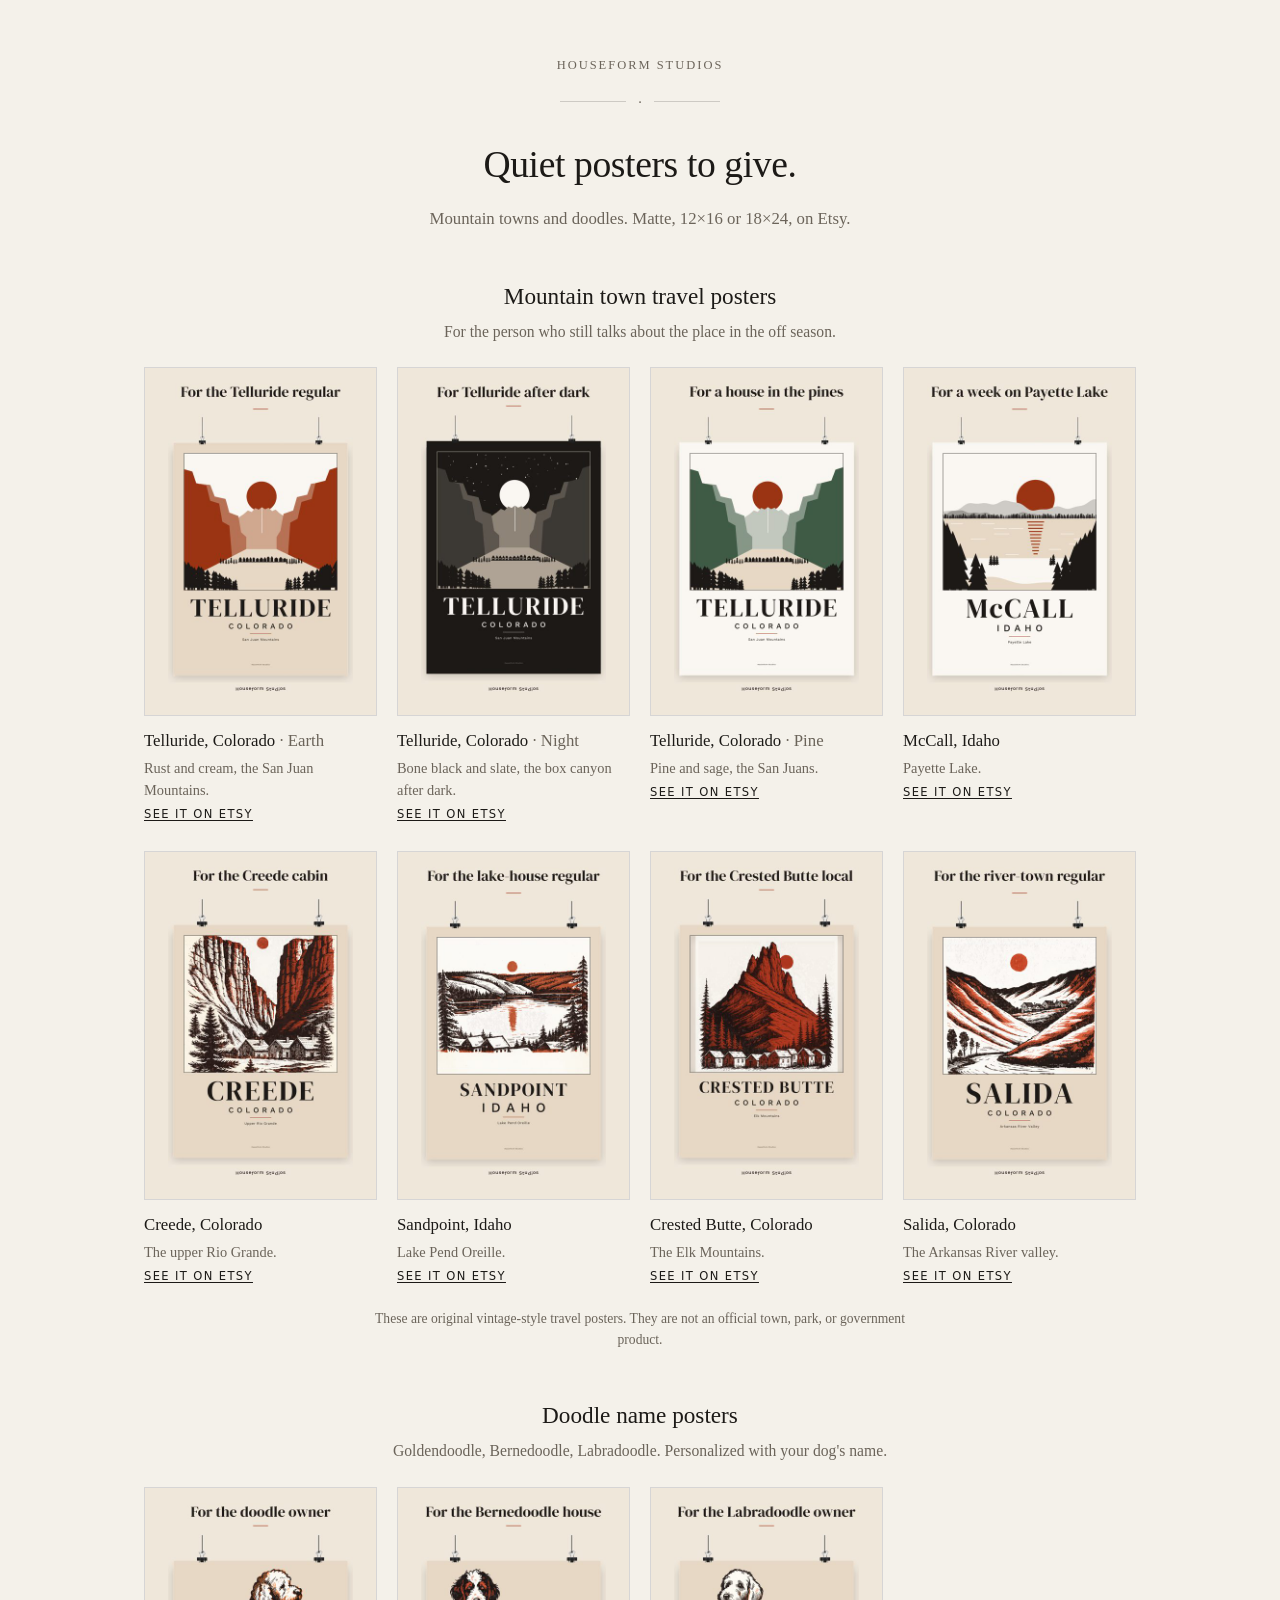
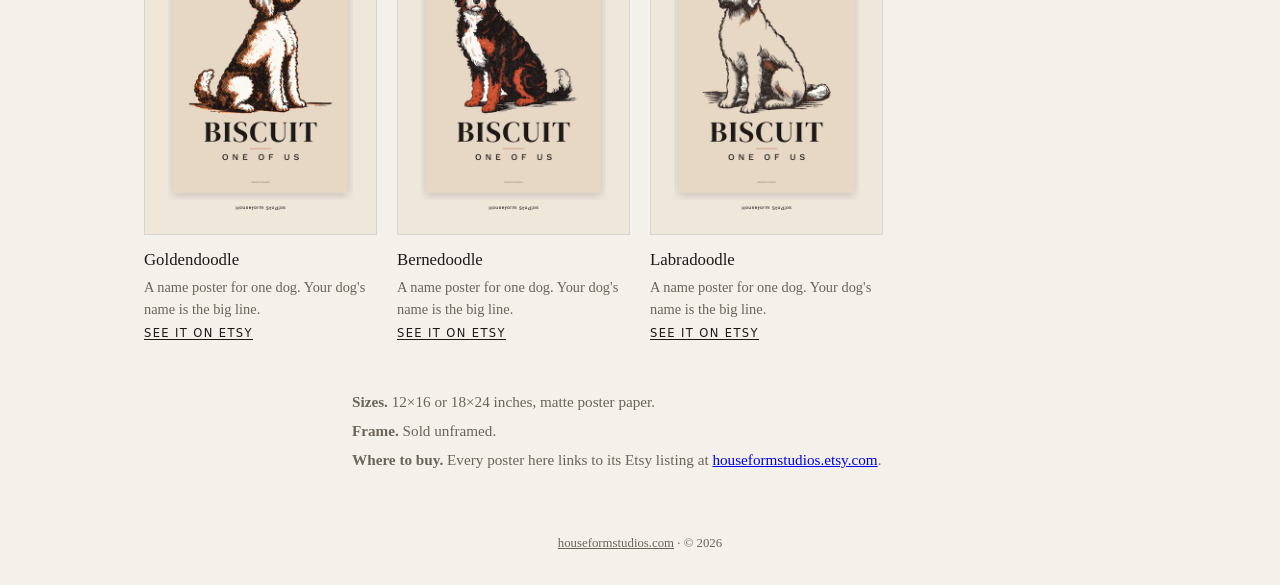
==== gifts/index.html @ 2001e7f4 "Add a gift hub page listing all 11 live Etsy posters. The page lives at /gifts/, is listed in the si" ====
<!DOCTYPE html>
<html lang="en">
<head>
<meta charset="utf-8">
<meta name="viewport" content="width=device-width, initial-scale=1">
<title>Mountain Town Poster Gifts and Doodle Name Posters | Houseform Studios</title>
<meta name="description" content="Quiet gift posters from Houseform Studios: vintage-style mountain town travel posters (Telluride, Crested Butte, Salida, Creede, McCall, Sandpoint) and personalized doodle name posters. Matte, 12x16 or 18x24.">
<meta name="robots" content="index,follow">
<link rel="canonical" href="https://houseformstudios.com/gifts/">
<meta property="og:title" content="Mountain Town Poster Gifts and Doodle Name Posters">
<meta property="og:description" content="Quiet gift posters from Houseform Studios. Matte, 12x16 or 18x24, on Etsy.">
<meta property="og:image" content="https://houseformstudios.com/gifts/img/telluride-earth.jpg">
<meta property="og:url" content="https://houseformstudios.com/gifts/">
<link rel="stylesheet" href="../styles.css">
<style>
.wide{width:min(100% - 2.5rem,62rem);margin:0 auto;padding:3.5rem 0 2rem;text-align:center}
.wide h2{font-weight:400;font-size:1.45rem;margin:3rem 0 .4rem}
.wide .sub{color:var(--muted);margin:0 0 1.5rem;font-size:.98rem}
.grid{list-style:none;margin:0;padding:0;display:grid;grid-template-columns:repeat(auto-fill,minmax(13rem,1fr));gap:1.75rem 1.25rem}
.card a{display:flex;flex-direction:column;gap:.3rem;color:var(--ink);text-decoration:none;text-align:left}
.card img{width:100%;height:auto;display:block;border:1px solid var(--line);background:#fff}
.card .t{font-size:1.05rem;margin-top:.45rem}
.card .v,.card .l{color:var(--muted)}
.card .l{font-size:.9rem}
.card .go{font-family:system-ui,-apple-system,"Helvetica Neue",Arial,sans-serif;font-size:.72rem;letter-spacing:.12em;text-transform:uppercase;text-decoration:underline;text-underline-offset:.2em}
.note{color:var(--muted);font-size:.85rem;max-width:36rem;margin:1.5rem auto 0}
.facts{max-width:36rem;margin:3rem auto 0;text-align:left;color:var(--muted);font-size:.95rem}
.facts p{margin:.4rem 0}
@media (max-width:420px){.grid{grid-template-columns:1fr 1fr;gap:1.25rem .9rem}.card .t{font-size:.95rem}}
</style>
</head>
<body>
<main class="wide">
<p class="eyebrow">Houseform Studios</p>
<div class="rule" aria-hidden="true"><span class="dot">·</span></div>
<h1>Quiet posters to give.</h1>
<p class="lede">Mountain towns and doodles. Matte, 12×16 or 18×24, on Etsy.</p>
<h2>Mountain town travel posters</h2>
<p class="sub">For the person who still talks about the place in the off season.</p>
<ul class="grid">
<li class="card"><a href="https://www.etsy.com/listing/4571631626" rel="noopener"><img src="img/telluride-earth.jpg" width="480" height="720" loading="lazy" alt="Telluride, Colorado Earth poster by Houseform Studios"><span class="t">Telluride, Colorado <span class="v">· Earth</span></span><span class="l">Rust and cream, the San Juan Mountains.</span><span class="go">See it on Etsy</span></a></li>
<li class="card"><a href="https://www.etsy.com/listing/4571615989" rel="noopener"><img src="img/telluride-night.jpg" width="480" height="720" loading="lazy" alt="Telluride, Colorado Night poster by Houseform Studios"><span class="t">Telluride, Colorado <span class="v">· Night</span></span><span class="l">Bone black and slate, the box canyon after dark.</span><span class="go">See it on Etsy</span></a></li>
<li class="card"><a href="https://www.etsy.com/listing/4571615919" rel="noopener"><img src="img/telluride-pine.jpg" width="480" height="720" loading="lazy" alt="Telluride, Colorado Pine poster by Houseform Studios"><span class="t">Telluride, Colorado <span class="v">· Pine</span></span><span class="l">Pine and sage, the San Juans.</span><span class="go">See it on Etsy</span></a></li>
<li class="card"><a href="https://www.etsy.com/listing/4613771022" rel="noopener"><img src="img/mccall.jpg" width="480" height="720" loading="lazy" alt="McCall, Idaho poster by Houseform Studios"><span class="t">McCall, Idaho</span><span class="l">Payette Lake.</span><span class="go">See it on Etsy</span></a></li>
<li class="card"><a href="https://www.etsy.com/listing/4614131584" rel="noopener"><img src="img/creede.jpg" width="480" height="720" loading="lazy" alt="Creede, Colorado poster by Houseform Studios"><span class="t">Creede, Colorado</span><span class="l">The upper Rio Grande.</span><span class="go">See it on Etsy</span></a></li>
<li class="card"><a href="https://www.etsy.com/listing/4615092746" rel="noopener"><img src="img/sandpoint.jpg" width="480" height="720" loading="lazy" alt="Sandpoint, Idaho poster by Houseform Studios"><span class="t">Sandpoint, Idaho</span><span class="l">Lake Pend Oreille.</span><span class="go">See it on Etsy</span></a></li>
<li class="card"><a href="https://www.etsy.com/listing/4615079679" rel="noopener"><img src="img/crested-butte.jpg" width="480" height="720" loading="lazy" alt="Crested Butte, Colorado poster by Houseform Studios"><span class="t">Crested Butte, Colorado</span><span class="l">The Elk Mountains.</span><span class="go">See it on Etsy</span></a></li>
<li class="card"><a href="https://www.etsy.com/listing/4615079937" rel="noopener"><img src="img/salida.jpg" width="480" height="720" loading="lazy" alt="Salida, Colorado poster by Houseform Studios"><span class="t">Salida, Colorado</span><span class="l">The Arkansas River valley.</span><span class="go">See it on Etsy</span></a></li>
</ul>
<p class="note">These are original vintage-style travel posters. They are not an official town, park, or government product.</p>
<h2>Doodle name posters</h2>
<p class="sub">Goldendoodle, Bernedoodle, Labradoodle. Personalized with your dog's name.</p>
<ul class="grid">
<li class="card"><a href="https://www.etsy.com/listing/4614104661" rel="noopener"><img src="img/goldendoodle.jpg" width="480" height="720" loading="lazy" alt="Goldendoodle poster by Houseform Studios"><span class="t">Goldendoodle</span><span class="l">A name poster for one dog. Your dog&#x27;s name is the big line.</span><span class="go">See it on Etsy</span></a></li>
<li class="card"><a href="https://www.etsy.com/listing/4615080131" rel="noopener"><img src="img/bernedoodle.jpg" width="480" height="720" loading="lazy" alt="Bernedoodle poster by Houseform Studios"><span class="t">Bernedoodle</span><span class="l">A name poster for one dog. Your dog&#x27;s name is the big line.</span><span class="go">See it on Etsy</span></a></li>
<li class="card"><a href="https://www.etsy.com/listing/4615080407" rel="noopener"><img src="img/labradoodle.jpg" width="480" height="720" loading="lazy" alt="Labradoodle poster by Houseform Studios"><span class="t">Labradoodle</span><span class="l">A name poster for one dog. Your dog&#x27;s name is the big line.</span><span class="go">See it on Etsy</span></a></li>
</ul>
<div class="facts">
<p><strong>Sizes.</strong> 12×16 or 18×24 inches, matte poster paper.</p>
<p><strong>Frame.</strong> Sold unframed.</p>
<p><strong>Where to buy.</strong> Every poster here links to its Etsy listing at <a href="https://houseformstudios.etsy.com" rel="noopener">houseformstudios.etsy.com</a>.</p>
</div>
</main>
<footer><p><a href="/" style="color:inherit">houseformstudios.com</a> · © 2026</p></footer>
</body>
</html>
---- styles.css ----
:root {
  --bg: #f4f1ea;
  --ink: #1c1a17;
  --muted: #6b645a;
  --line: rgba(28, 26, 23, 0.18);
  --max: 28rem;
}
* { box-sizing: border-box; }
html, body { height: 100%; }
body {
  margin: 0;
  min-height: 100%;
  display: flex;
  flex-direction: column;
  font-family: "Iowan Old Style", "Palatino Linotype", Palatino, Georgia, serif;
  background: var(--bg);
  color: var(--ink);
  line-height: 1.5;
}
.wrap {
  width: min(100% - 2.5rem, var(--max));
  margin: auto;
  padding: 4rem 0 3rem;
  text-align: center;
}
.eyebrow {
  margin: 0 0 1.25rem;
  letter-spacing: 0.16em;
  text-transform: uppercase;
  font-size: 0.78rem;
  color: var(--muted);
}
.rule {
  display: flex;
  align-items: center;
  gap: 0.75rem;
  color: var(--muted);
  margin: 0 auto 1.75rem;
  max-width: 10rem;
}
.rule::before, .rule::after {
  content: "";
  flex: 1;
  height: 1px;
  background: var(--line);
}
.dot { font-size: 0.9rem; line-height: 1; }
h1 {
  margin: 0 0 0.75rem;
  font-weight: 400;
  font-size: clamp(1.75rem, 5vw, 2.35rem);
  letter-spacing: -0.01em;
}
.lede {
  margin: 0;
  color: var(--muted);
  font-size: 1.05rem;
}
footer {
  padding: 1.5rem 1rem 2rem;
  text-align: center;
  color: var(--muted);
  font-size: 0.8rem;
}
footer p { margin: 0; }
.cta { margin: 1.5rem 0 0; }
.cta a {
  color: var(--ink);
  text-decoration: underline;
  text-underline-offset: 0.15em;
}
.cta a:hover { color: var(--muted); }
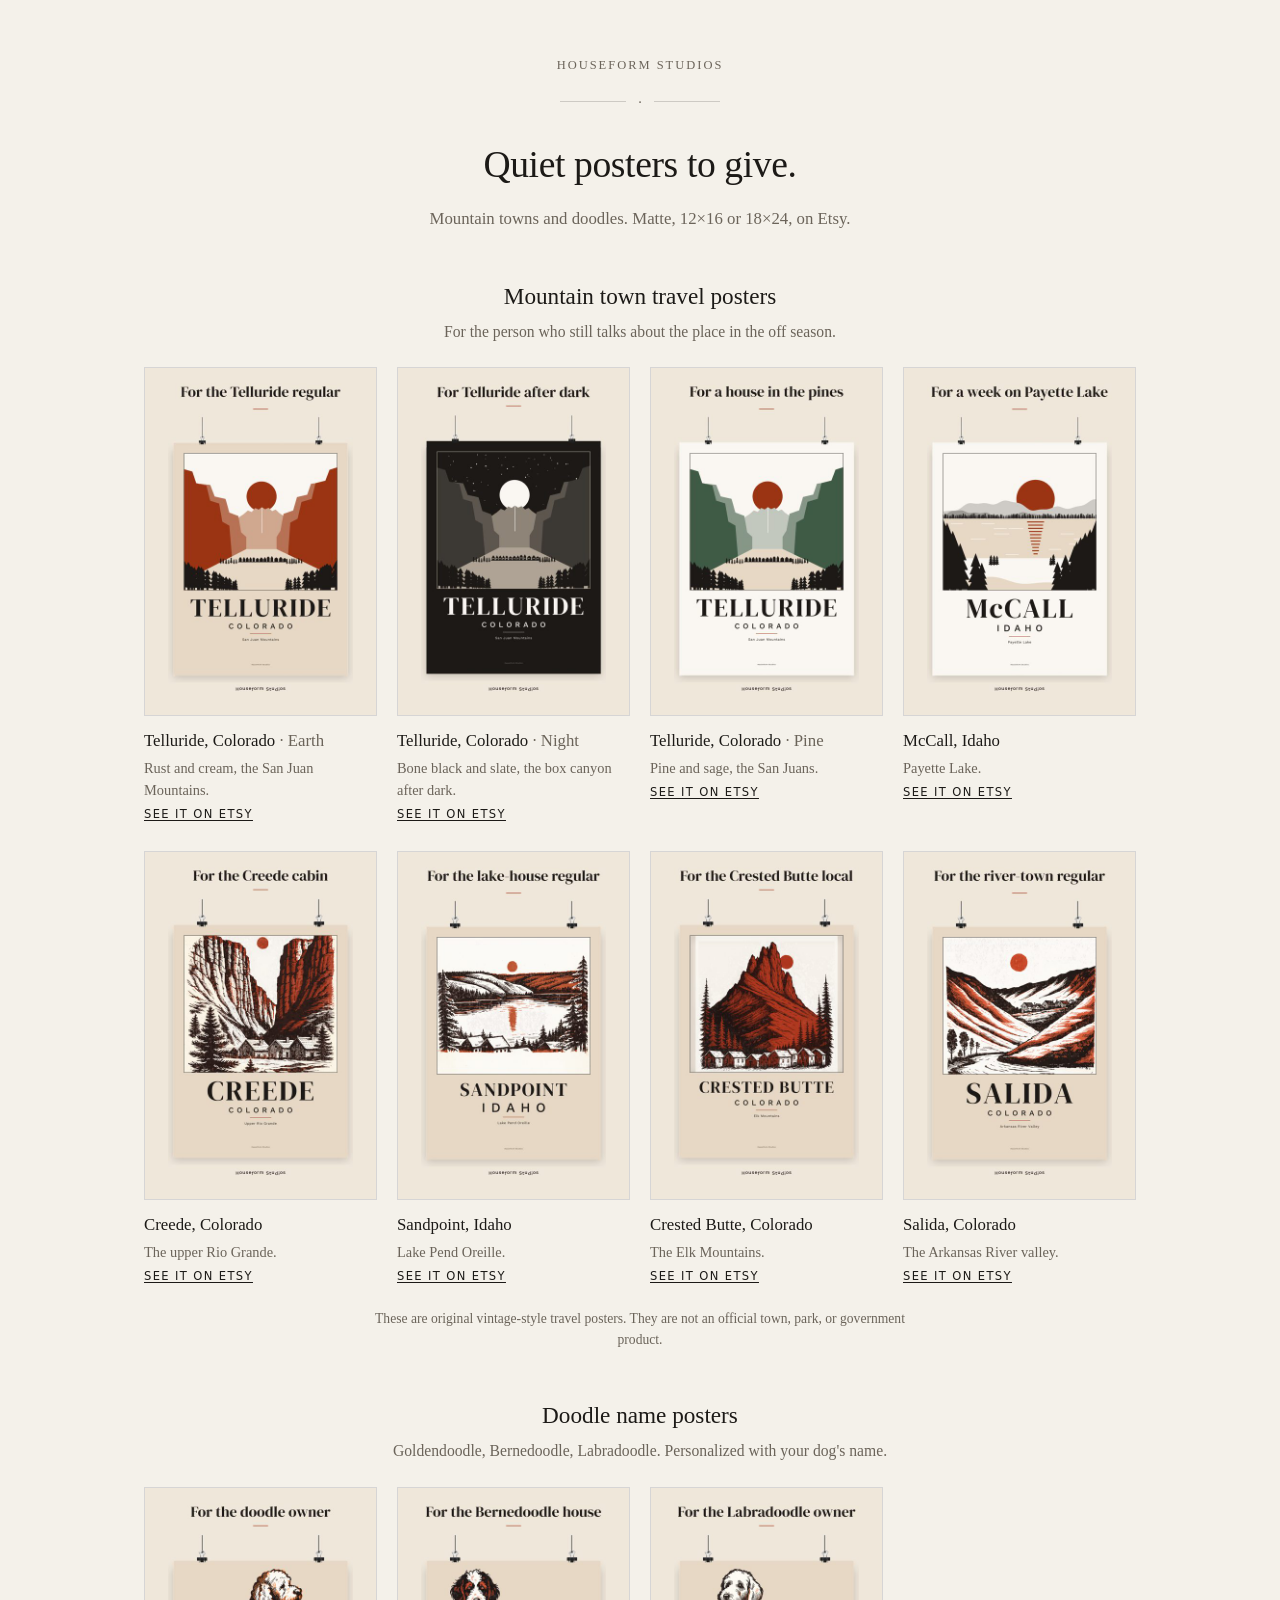
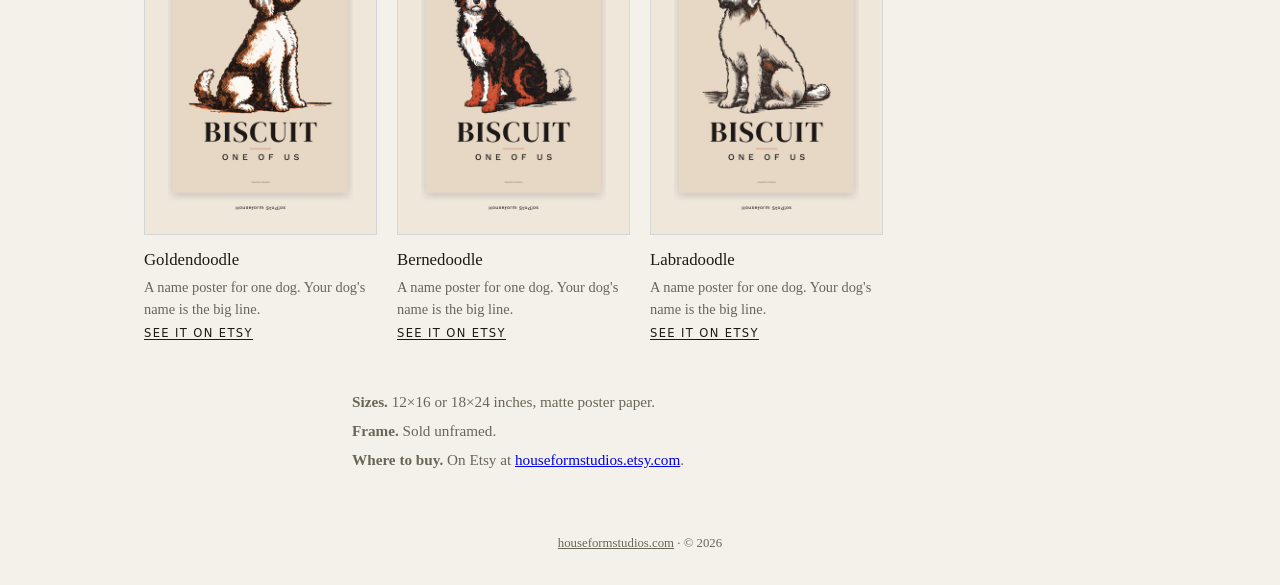
==== commit 0a880719: "Copy: shorten the Where to buy line on /gifts/. Replace a line that described the page with "Where t" ====
--- a/gifts/index.html
+++ b/gifts/index.html
@@ -58,7 +58,7 @@
 <div class="facts">
 <p><strong>Sizes.</strong> 12×16 or 18×24 inches, matte poster paper.</p>
 <p><strong>Frame.</strong> Sold unframed.</p>
-<p><strong>Where to buy.</strong> Every poster here links to its Etsy listing at <a href="https://houseformstudios.etsy.com" rel="noopener">houseformstudios.etsy.com</a>.</p>
+<p><strong>Where to buy.</strong> On Etsy at <a href="https://houseformstudios.etsy.com" rel="noopener">houseformstudios.etsy.com</a>.</p>
 </div>
 </main>
 <footer><p><a href="/" style="color:inherit">houseformstudios.com</a> · © 2026</p></footer>
--- a/styles.css
+++ b/styles.css
@@ -70,3 +70,32 @@
   text-underline-offset: 0.15em;
 }
 .cta a:hover { color: var(--muted); }
+.wrap-home { width: min(100% - 2.5rem, 40rem); }
+.home-grid {
+  list-style: none;
+  margin: 2rem 0 0;
+  padding: 0;
+  display: grid;
+  grid-template-columns: 1fr 1fr;
+  gap: 1rem 0.75rem;
+}
+@media (min-width: 640px) {
+  .home-grid { grid-template-columns: 1fr 1fr 1fr; }
+}
+.home-grid a { display: block; }
+.home-grid img {
+  width: 100%;
+  height: auto;
+  display: block;
+  border: 1px solid var(--line);
+  background: #fff;
+}
+.cta-btn { margin: 1.75rem 0 0; }
+.cta-btn a {
+  display: inline-block;
+  padding: 0.65rem 1.15rem;
+  border: 1px solid var(--ink);
+  color: var(--ink);
+  text-decoration: none;
+}
+.cta-btn a:hover { color: var(--muted); border-color: var(--muted); }
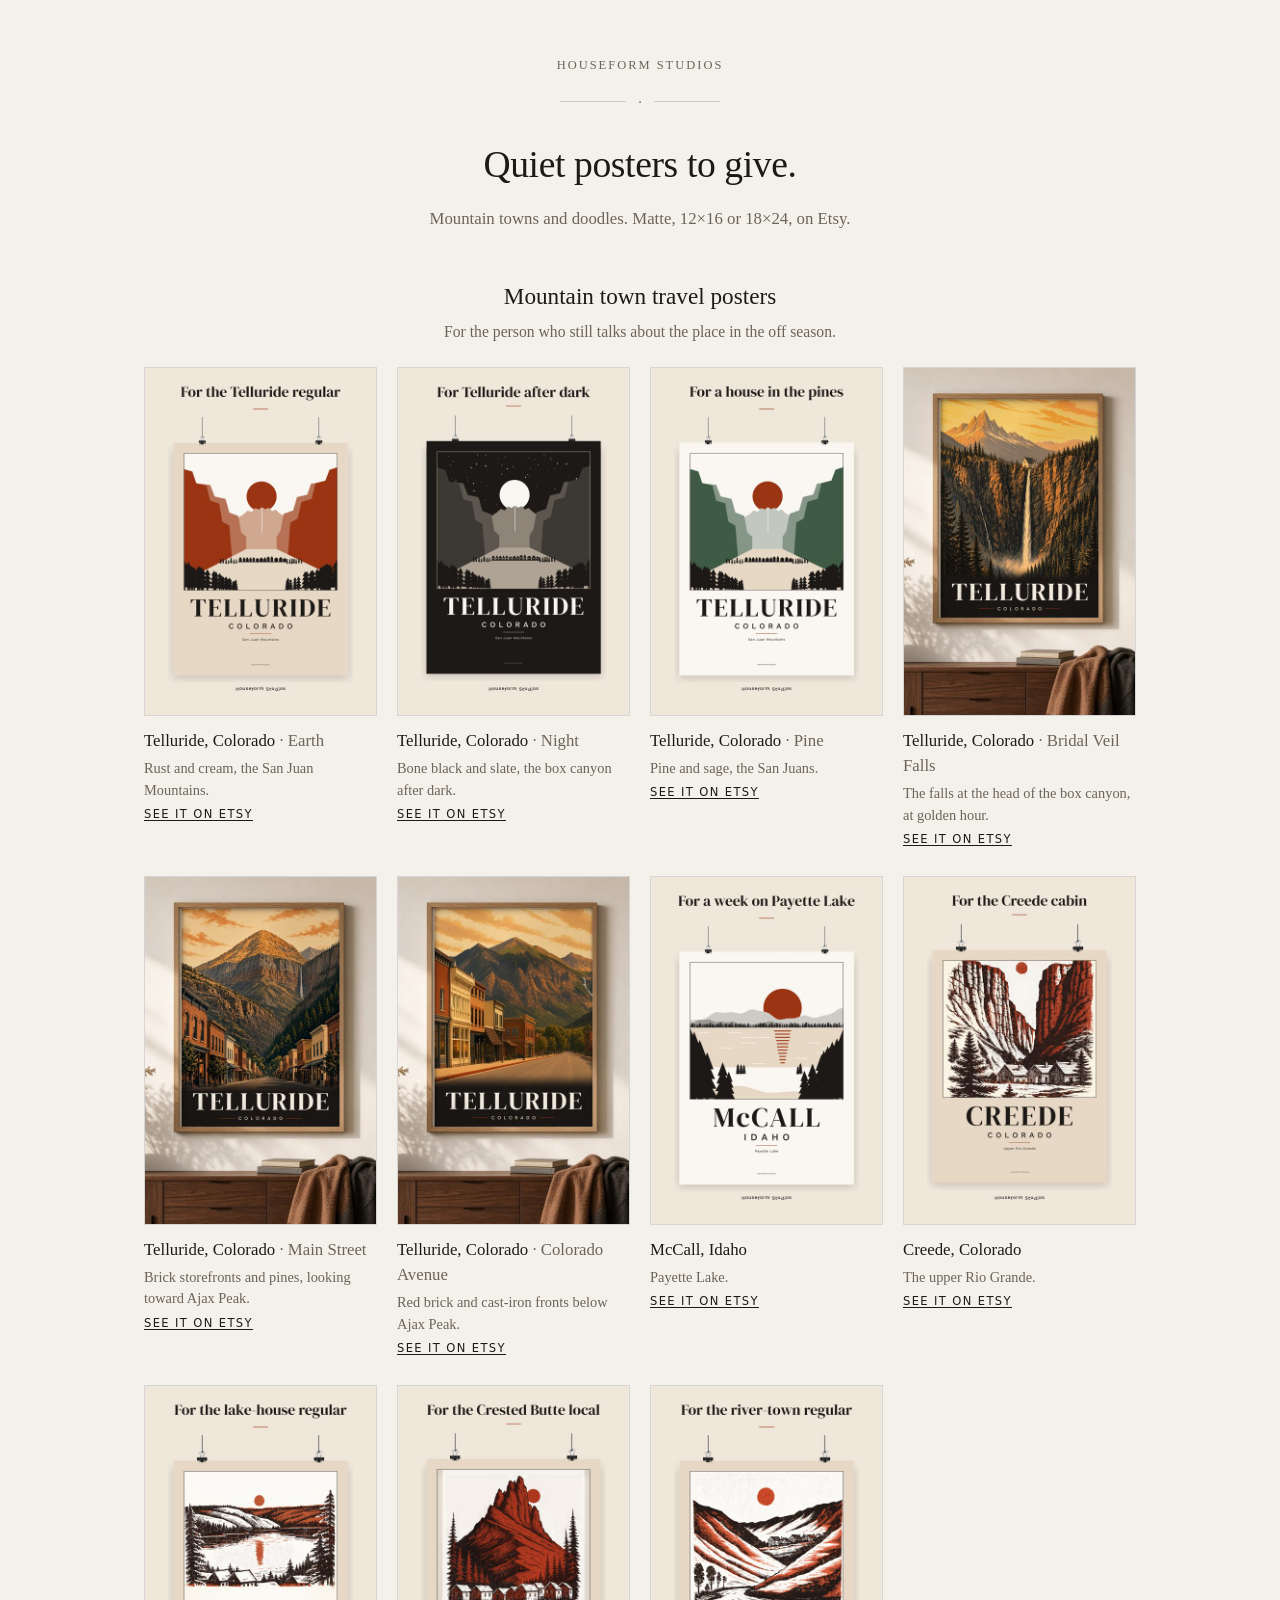
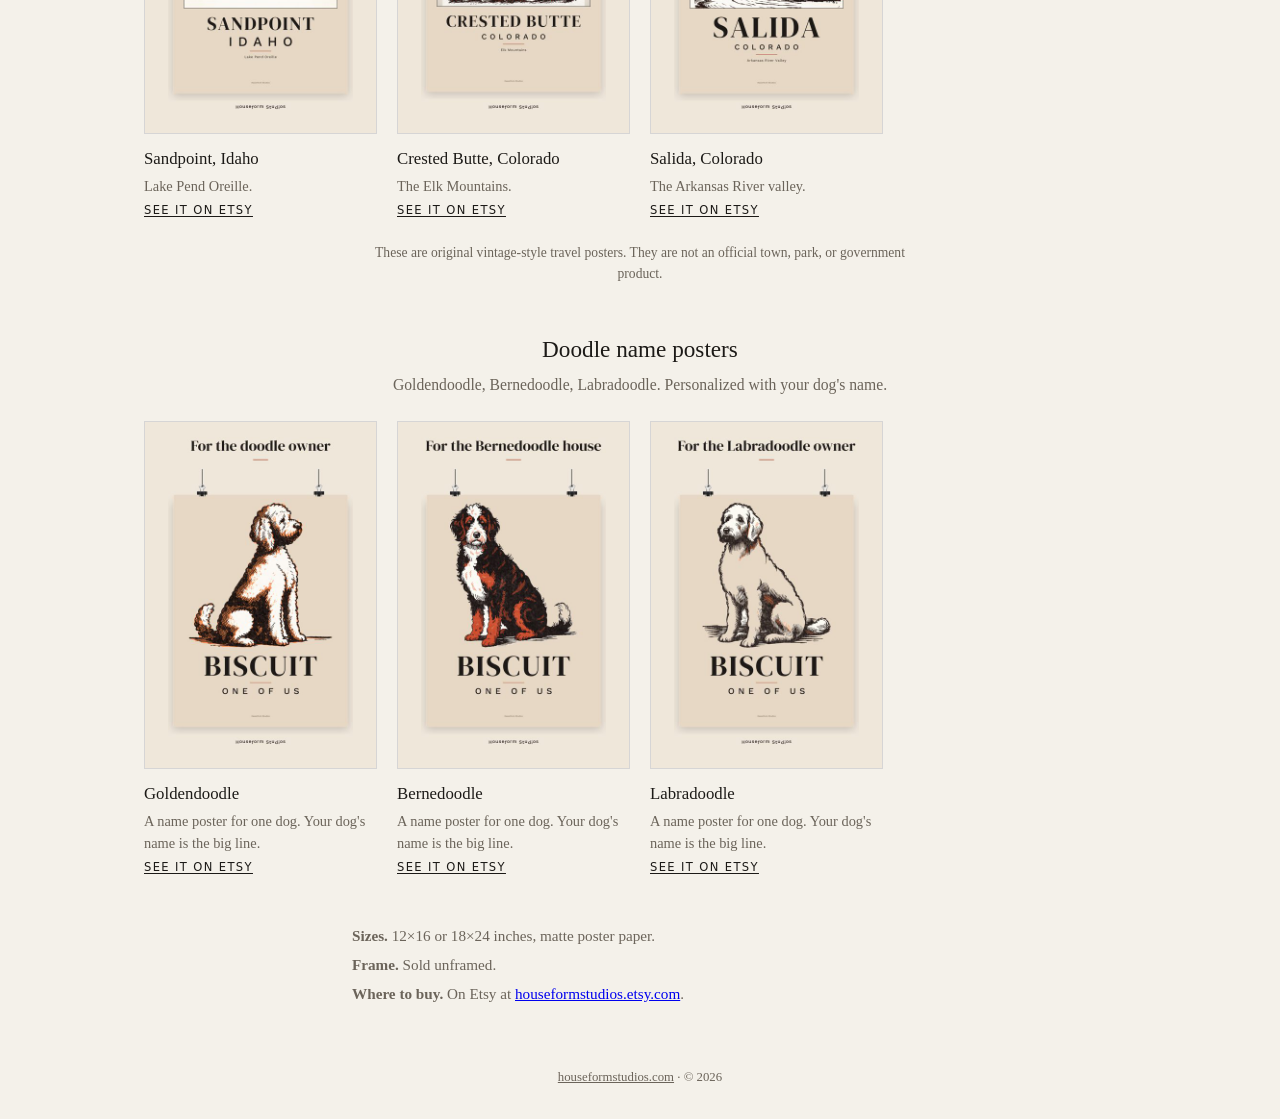
==== commit cd225483: "Add 3 Telluride posters to /gifts/ and update the home page count to 14." ====
--- a/gifts/index.html
+++ b/gifts/index.html
@@ -41,6 +41,9 @@
 <li class="card"><a href="https://www.etsy.com/listing/4571631626" rel="noopener"><img src="img/telluride-earth.jpg" width="480" height="720" loading="lazy" alt="Telluride, Colorado Earth poster by Houseform Studios"><span class="t">Telluride, Colorado <span class="v">· Earth</span></span><span class="l">Rust and cream, the San Juan Mountains.</span><span class="go">See it on Etsy</span></a></li>
 <li class="card"><a href="https://www.etsy.com/listing/4571615989" rel="noopener"><img src="img/telluride-night.jpg" width="480" height="720" loading="lazy" alt="Telluride, Colorado Night poster by Houseform Studios"><span class="t">Telluride, Colorado <span class="v">· Night</span></span><span class="l">Bone black and slate, the box canyon after dark.</span><span class="go">See it on Etsy</span></a></li>
 <li class="card"><a href="https://www.etsy.com/listing/4571615919" rel="noopener"><img src="img/telluride-pine.jpg" width="480" height="720" loading="lazy" alt="Telluride, Colorado Pine poster by Houseform Studios"><span class="t">Telluride, Colorado <span class="v">· Pine</span></span><span class="l">Pine and sage, the San Juans.</span><span class="go">See it on Etsy</span></a></li>
+<li class="card"><a href="https://www.etsy.com/listing/4622626841?utm_source=houseformstudios&amp;utm_medium=site&amp;utm_campaign=hfs_gifts" rel="noopener"><img src="img/telluride-bridal-veil-falls.jpg" width="480" height="720" loading="lazy" alt="Telluride Bridal Veil Falls poster in a wood frame, a tall waterfall off golden cliffs"><span class="t">Telluride, Colorado <span class="v">· Bridal Veil Falls</span></span><span class="l">The falls at the head of the box canyon, at golden hour.</span><span class="go">See it on Etsy</span></a></li>
+<li class="card"><a href="https://www.etsy.com/listing/4622628665?utm_source=houseformstudios&amp;utm_medium=site&amp;utm_campaign=hfs_gifts" rel="noopener"><img src="img/telluride-main-street.jpg" width="480" height="720" loading="lazy" alt="Telluride main street poster in a wood frame, brick storefronts leading to Ajax Peak"><span class="t">Telluride, Colorado <span class="v">· Main Street</span></span><span class="l">Brick storefronts and pines, looking toward Ajax Peak.</span><span class="go">See it on Etsy</span></a></li>
+<li class="card"><a href="https://www.etsy.com/listing/4622636918?utm_source=houseformstudios&amp;utm_medium=site&amp;utm_campaign=hfs_gifts" rel="noopener"><img src="img/telluride-colorado-avenue.jpg" width="480" height="720" loading="lazy" alt="Telluride Colorado Avenue poster in a wood frame, red brick and cream storefronts below Ajax Peak"><span class="t">Telluride, Colorado <span class="v">· Colorado Avenue</span></span><span class="l">Red brick and cast-iron fronts below Ajax Peak.</span><span class="go">See it on Etsy</span></a></li>
 <li class="card"><a href="https://www.etsy.com/listing/4613771022" rel="noopener"><img src="img/mccall.jpg" width="480" height="720" loading="lazy" alt="McCall, Idaho poster by Houseform Studios"><span class="t">McCall, Idaho</span><span class="l">Payette Lake.</span><span class="go">See it on Etsy</span></a></li>
 <li class="card"><a href="https://www.etsy.com/listing/4614131584" rel="noopener"><img src="img/creede.jpg" width="480" height="720" loading="lazy" alt="Creede, Colorado poster by Houseform Studios"><span class="t">Creede, Colorado</span><span class="l">The upper Rio Grande.</span><span class="go">See it on Etsy</span></a></li>
 <li class="card"><a href="https://www.etsy.com/listing/4615092746" rel="noopener"><img src="img/sandpoint.jpg" width="480" height="720" loading="lazy" alt="Sandpoint, Idaho poster by Houseform Studios"><span class="t">Sandpoint, Idaho</span><span class="l">Lake Pend Oreille.</span><span class="go">See it on Etsy</span></a></li>
